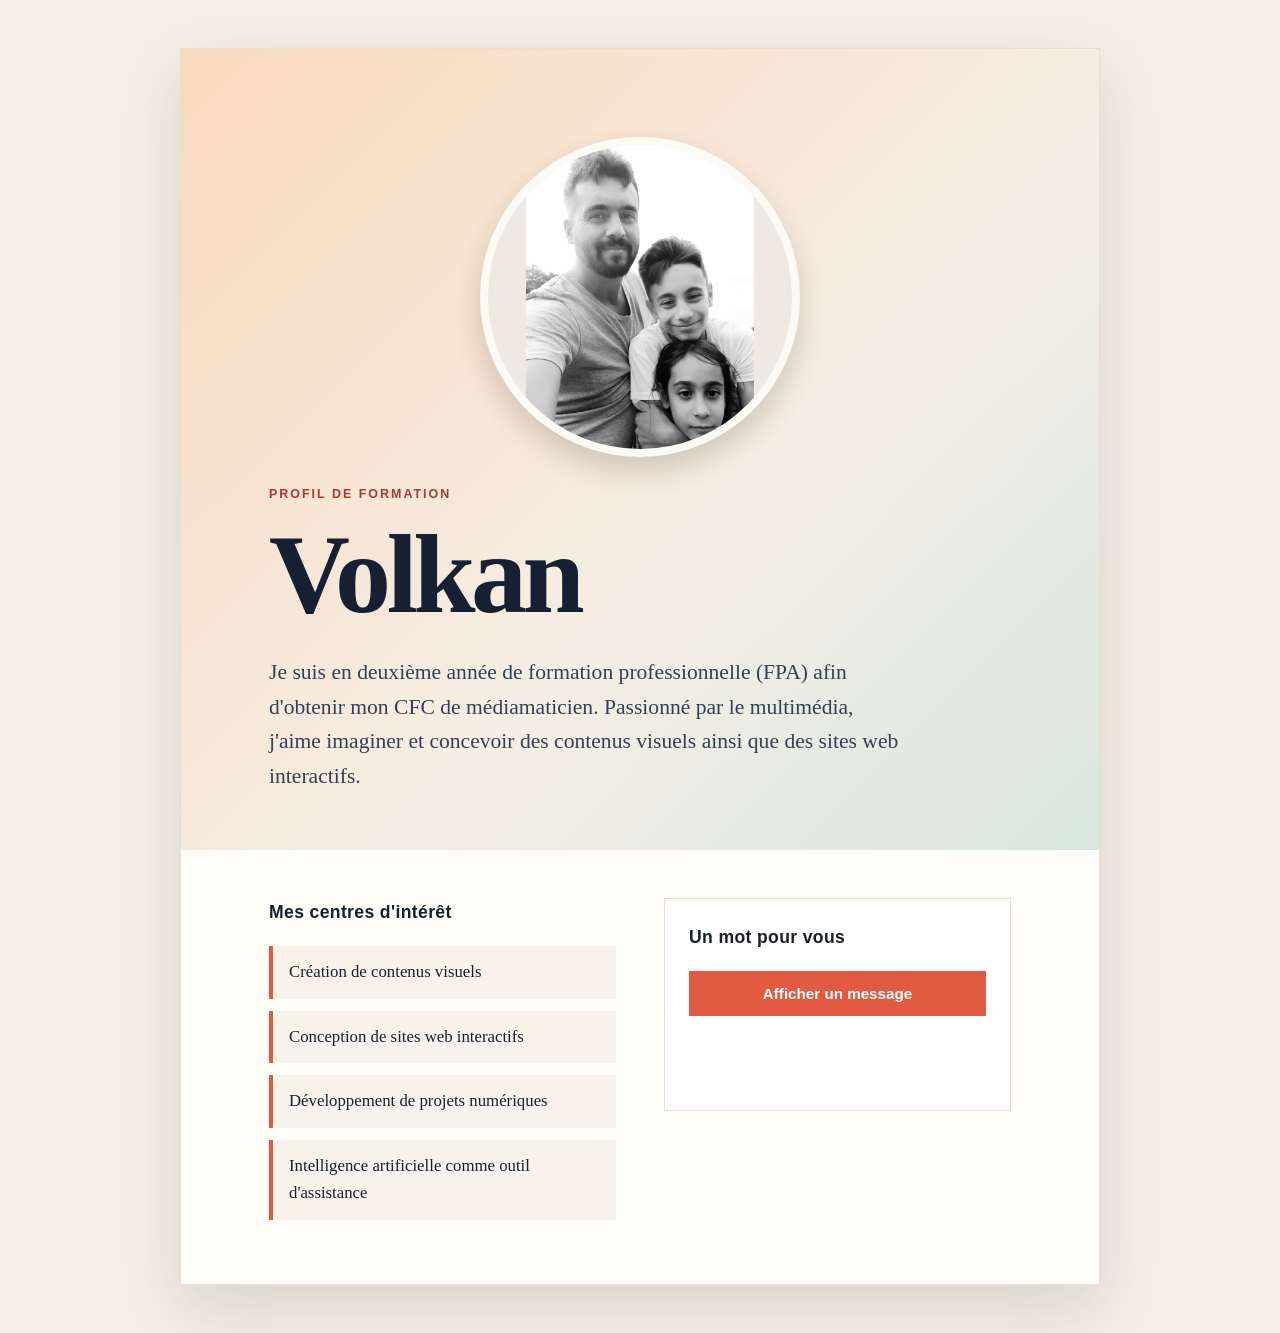
==== index.html @ 59f1a232 "Modifie la couleur du bouton magic au clic" ====
<!DOCTYPE html>
<html lang="fr">
<head>
	<meta charset="UTF-8">
	<meta name="viewport" content="width=device-width, initial-scale=1.0">
	<title>Profil de Volkan | Formation Médiamaticien FPA</title>
	<style>
		:root {
			--ink: #172033;
			--muted: #5c667a;
			--paper: #fffdf8;
			--accent: #e05b42;
			--accent-dark: #a83b2b;
			--line: #e8dfd2;
			--shadow: 0 24px 60px rgba(67, 48, 32, 0.14);
		}

		* {
			box-sizing: border-box;
		}

		body {
			margin: 0;
			min-height: 100vh;
			color: var(--ink);
			background: #f4efe7;
			font-family: Georgia, "Times New Roman", serif;
			line-height: 1.6;
		}

		main {
			width: min(920px, calc(100% - 32px));
			margin: 48px auto;
			overflow: hidden;
			background: var(--paper);
			border: 1px solid var(--line);
			box-shadow: var(--shadow);
		}

		.hero {
			padding: clamp(40px, 8vw, 88px) clamp(24px, 8vw, 88px) 56px;
			background: linear-gradient(135deg, #f9d9bd, #f5eee4 58%, #d8e7e1);
		}

		.profile-photo {
			display: block;
			width: 320px;
			height: 320px;
			max-width: 100%;
			margin: 0 auto 28px;
			border: 8px solid rgba(255, 253, 248, 0.85);
			border-radius: 50%;
			box-shadow: 0 14px 28px rgba(67, 48, 32, 0.2);
			background: #eee9e1;
			object-fit: contain;
			object-position: center;
		}

		.eyebrow {
			margin: 0 0 16px;
			color: var(--accent-dark);
			font-family: Arial, sans-serif;
			font-size: 0.78rem;
			font-weight: 700;
			letter-spacing: 0.16em;
			text-transform: uppercase;
		}

		h1 {
			max-width: 680px;
			margin: 0;
			font-size: clamp(3.5rem, 10vw, 7rem);
			line-height: 0.95;
			letter-spacing: -0.04em;
		}

		.intro {
			max-width: 630px;
			margin: 28px 0 0;
			color: #344057;
			font-size: clamp(1.1rem, 2vw, 1.35rem);
		}

		.content {
			display: grid;
			grid-template-columns: 1fr 1fr;
			gap: 48px;
			padding: 48px clamp(24px, 8vw, 88px) 64px;
		}

		section {
			min-width: 0;
		}

		h2 {
			margin: 0 0 20px;
			font-family: Arial, sans-serif;
			font-size: 1.1rem;
			letter-spacing: 0.02em;
		}

		ul {
			display: grid;
			gap: 12px;
			margin: 0;
			padding: 0;
			list-style: none;
		}

		li {
			padding: 13px 16px;
			border-left: 4px solid var(--accent);
			background: #f7f2ea;
			font-size: 1.05rem;
		}

		.action {
			align-self: start;
			padding: 24px;
			border: 1px solid var(--line);
			background: #fff;
		}

		button {
			width: 100%;
			padding: 14px 20px;
			border: 0;
			color: #fff;
			background: var(--accent);
			font: 700 0.95rem Arial, sans-serif;
			cursor: pointer;
			transition: background 180ms ease, transform 180ms ease;
		}

		button:hover,
		button:focus-visible {
			background: var(--accent-dark);
			transform: translateY(-2px);
		}

		button:focus-visible {
			outline: 3px solid #172033;
			outline-offset: 3px;
		}

		#message {
			min-height: 52px;
			margin: 18px 0 0;
			color: var(--accent-dark);
			font-weight: 700;
		}

		@media (max-width: 680px) {
			main {
				width: min(100% - 20px, 920px);
				margin: 10px auto;
			}

			.content {
				grid-template-columns: 1fr;
				gap: 36px;
			}

		}
	</style>
</head>
<body>
	<main>
		<header class="hero">
			<img class="profile-photo" src="Images/image.jpg" alt="Photo de profil de Volkan et de ses enfants">
			<p class="eyebrow">Profil de formation</p>
			<h1>Volkan</h1>
			<p class="intro">
				Je suis en deuxième année de formation professionnelle (FPA)
				afin d'obtenir mon CFC de médiamaticien. Passionné par le multimédia,
				j'aime imaginer et concevoir des contenus visuels ainsi que des sites web interactifs.
			</p>
		</header>

		<div class="content">
			<section aria-labelledby="interets-title">
				<h2 id="interets-title">Mes centres d'intérêt</h2>
				<ul>
					<li>Création de contenus visuels</li>
					<li>Conception de sites web interactifs</li>
					<li>Développement de projets numériques</li>
					<li>Intelligence artificielle comme outil d'assistance</li>
				</ul>
			</section>

			<section class="action" aria-labelledby="contact-title">
				<h2 id="contact-title">Un mot pour vous</h2>
				<button id="magic" type="button">Afficher un message</button>
				<p id="message" role="status" aria-live="polite"></p>
			</section>
		</div>
	</main>

	<script>
		const magicButton = document.querySelector('#magic');
		const message = document.querySelector('#message');

		magicButton.addEventListener('click', () => {
			magicButton.style.backgroundColor = '#e36414';
			message.textContent = 'Merci de découvrir le profil de Volkan !';
		});
	</script>
</body>
</html>
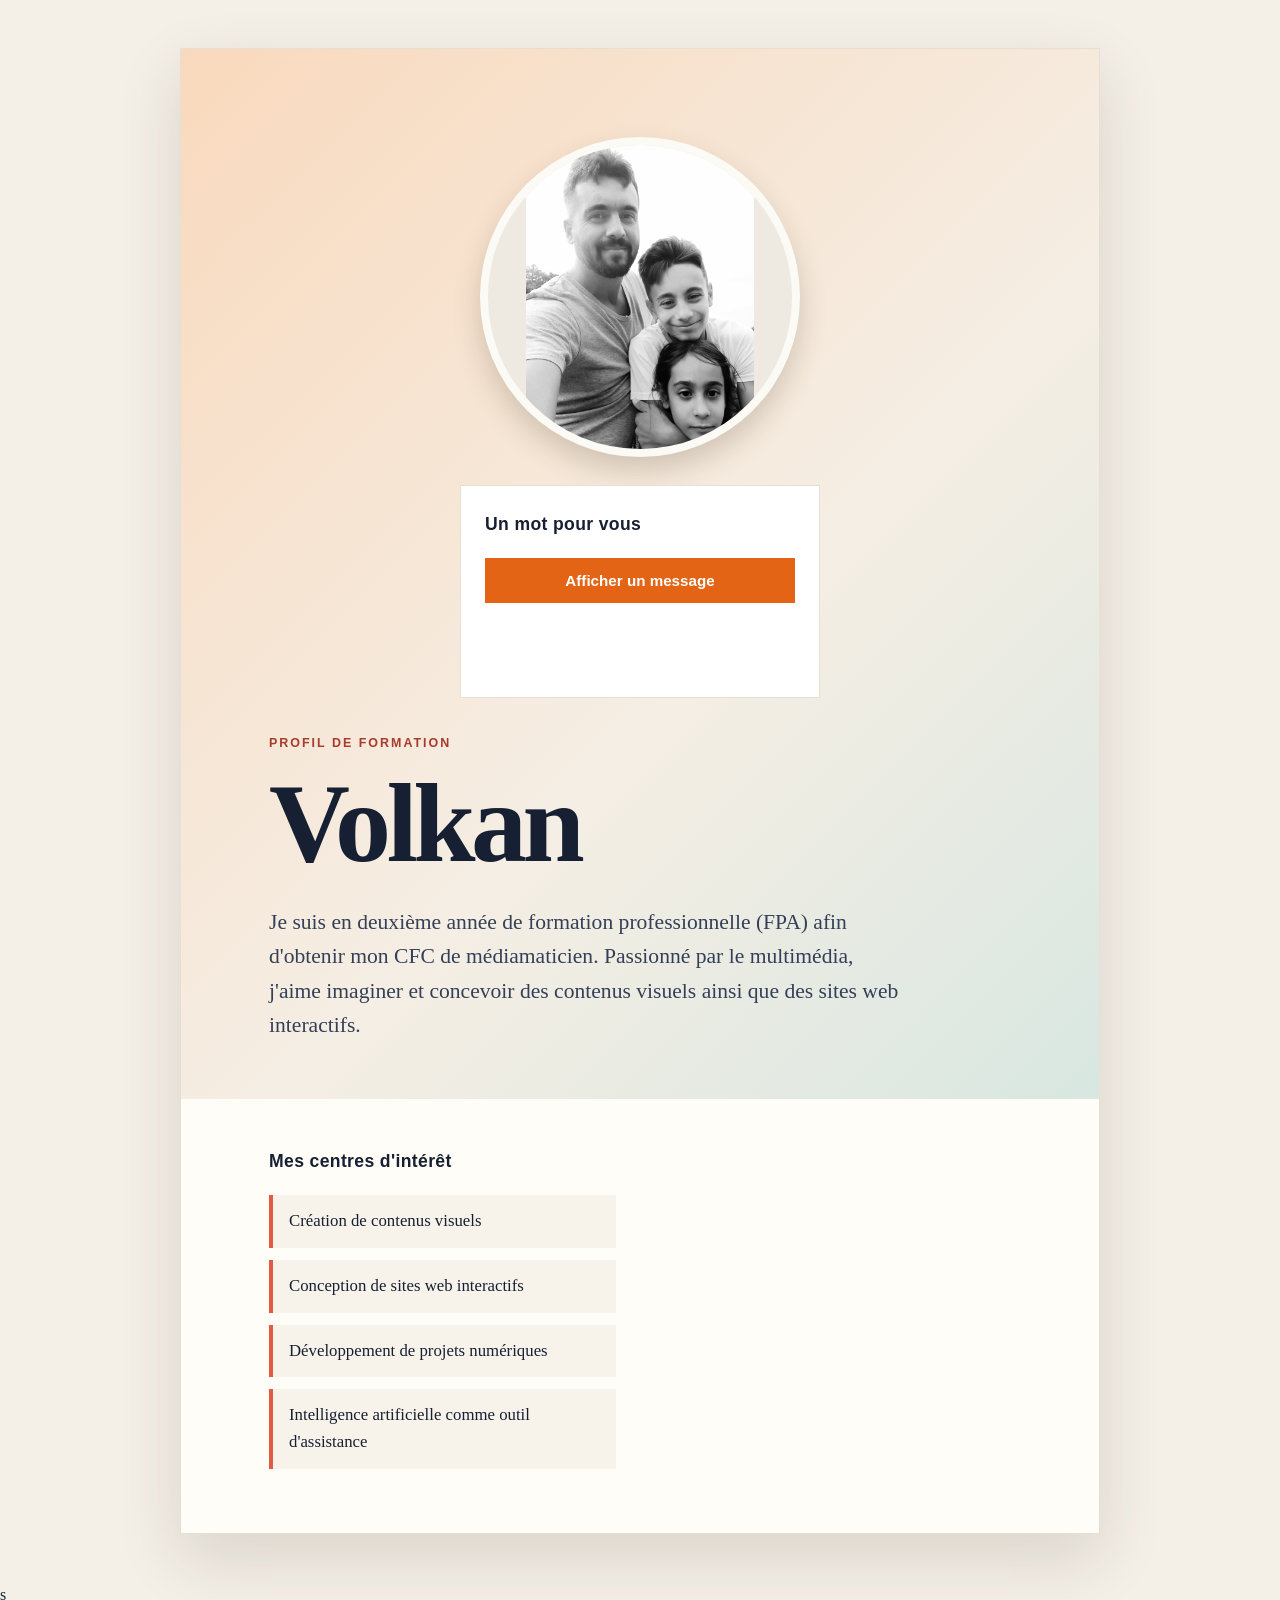
==== commit d4da10de: "ajoute le bouton" ====
--- a/index.html
+++ b/index.html
@@ -143,6 +143,15 @@
 			outline-offset: 3px;
 		}
 
+		#magic {
+			background: #e36414;
+		}
+
+		.hero .action {
+			max-width: 360px;
+			margin: 0 auto 36px;
+		}
+
 		#message {
 			min-height: 52px;
 			margin: 18px 0 0;
@@ -168,6 +177,11 @@
 	<main>
 		<header class="hero">
 			<img class="profile-photo" src="Images/image.jpg" alt="Photo de profil de Volkan et de ses enfants">
+			<section class="action" aria-labelledby="contact-title">
+				<h2 id="contact-title">Un mot pour vous</h2>
+				<button id="magic" type="button">Afficher un message</button>
+				<p id="message" role="status" aria-live="polite"></p>
+			</section>
 			<p class="eyebrow">Profil de formation</p>
 			<h1>Volkan</h1>
 			<p class="intro">
@@ -188,11 +202,6 @@
 				</ul>
 			</section>
 
-			<section class="action" aria-labelledby="contact-title">
-				<h2 id="contact-title">Un mot pour vous</h2>
-				<button id="magic" type="button">Afficher un message</button>
-				<p id="message" role="status" aria-live="polite"></p>
-			</section>
 		</div>
 	</main>
 
@@ -207,3 +216,4 @@
 	</script>
 </body>
 </html>
+s
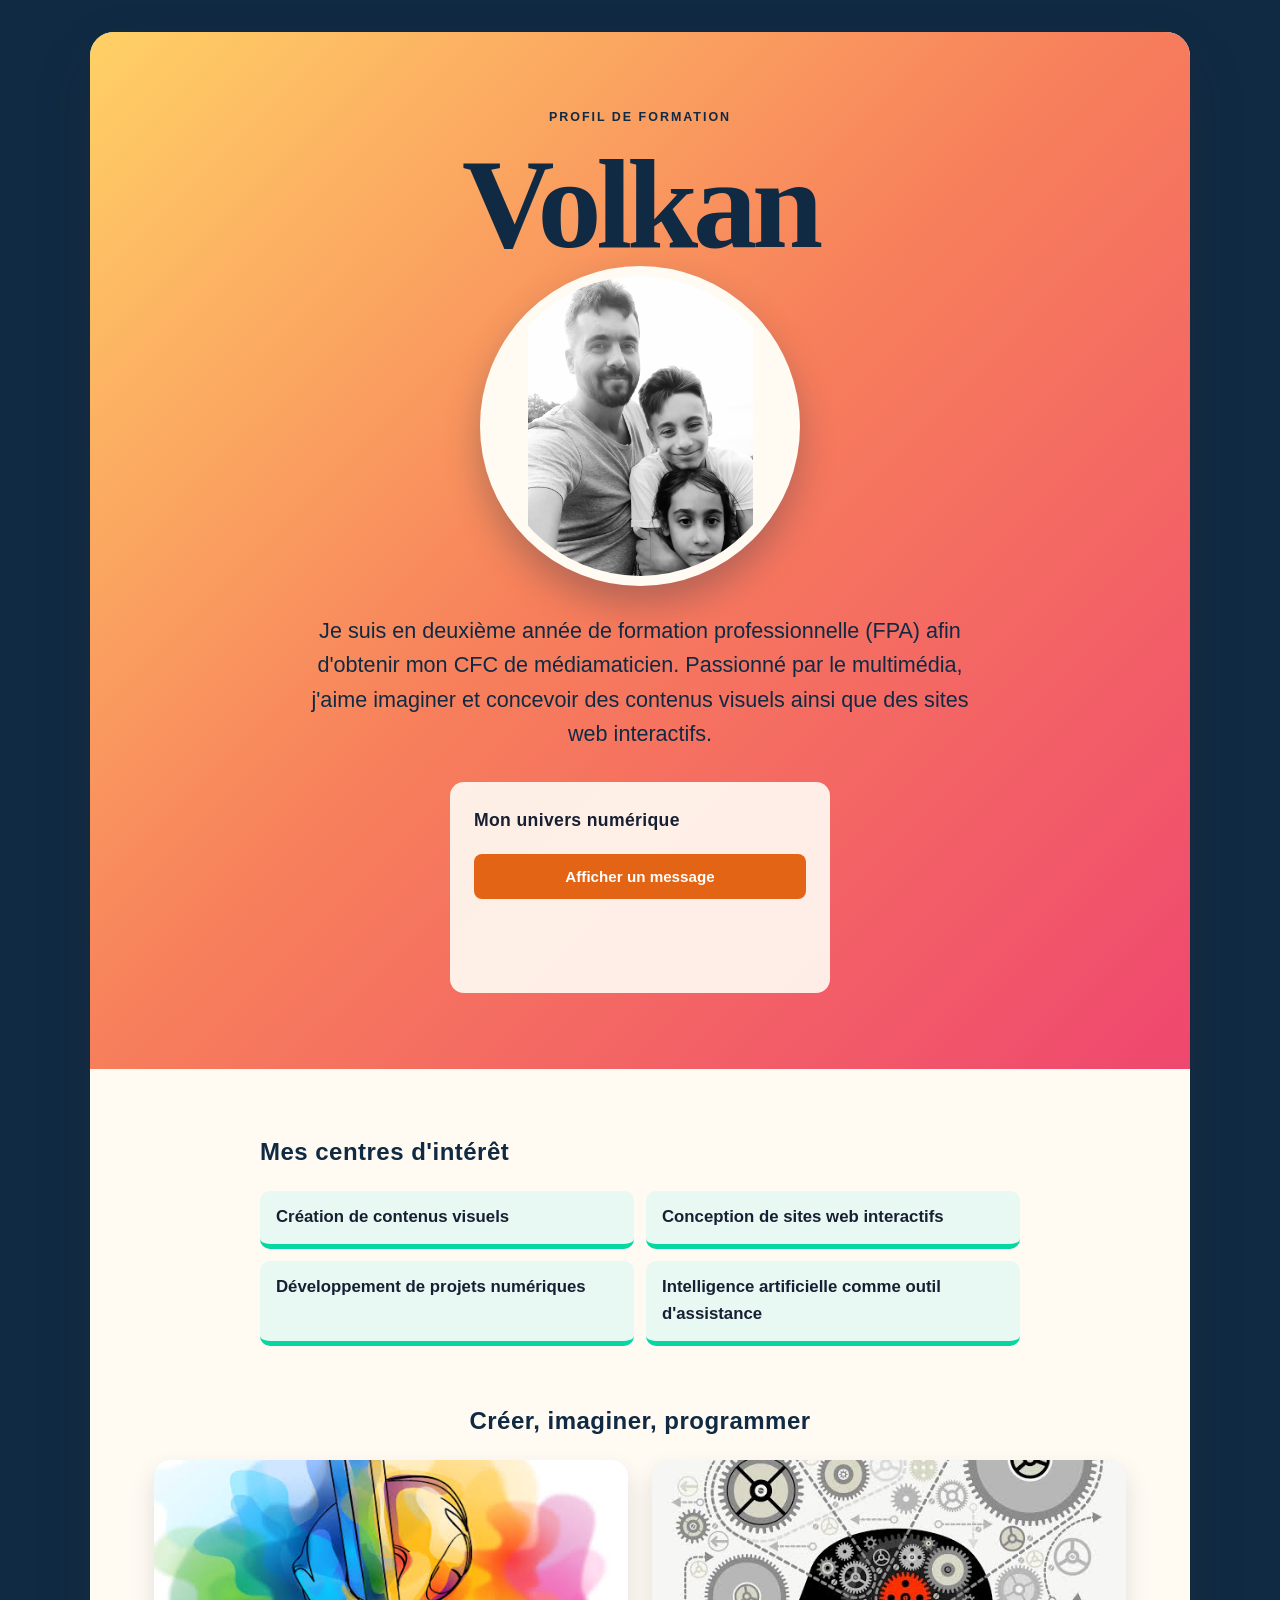
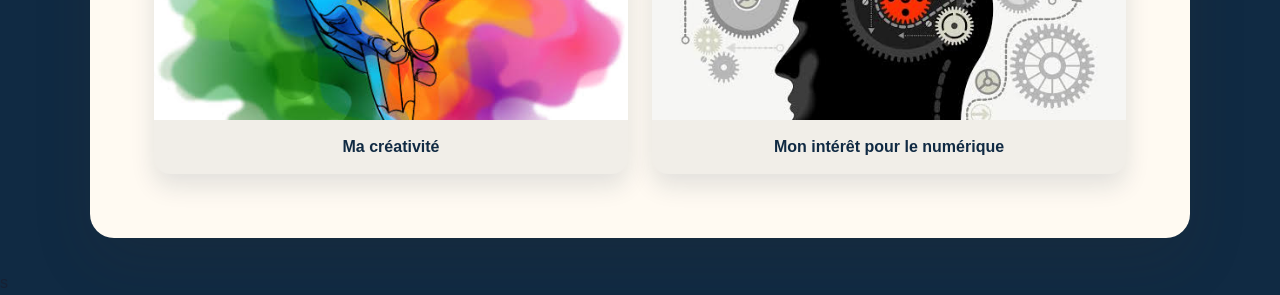
==== commit 1ca794dc: "change la page design, ajoute les images" ====
--- a/index.html
+++ b/index.html
@@ -146,6 +146,21 @@
 		#magic {
 			background: #e36414;
 		}
+        /*la lıgne de control*/
+        /* REPONSE GEMINI
+        <script>
+		const magicButton = document.getElementById('magic');
+
+		magicButton.addEventListener('click', () => {
+			magicButton.style.backgroundColor = '#e36414';
+		});
+	</script>*/ 
+/*"J'ai comparé les réponses de deux outils IA.
+ Les deux ont respecté les contraintes sans ajouter de 
+ framework. J'ai gardé ce code simple : document.getElementById('magic') 
+ sélectionne le bouton, et au clic, style.backgroundColor = '#e36414' 
+ applique directement la couleur orange demandée."
+*/
 
 		.hero .action {
 			max-width: 360px;
@@ -171,28 +186,179 @@
 			}
 
 		}
+
+		/* Nouvelle composition visuelle du profil */
+		body {
+			background: #102a43;
+			font-family: Arial, Helvetica, sans-serif;
+		}
+
+		main {
+			width: min(1100px, calc(100% - 32px));
+			margin: 32px auto;
+			border: 0;
+			border-radius: 24px;
+			background: #fffaf2;
+		}
+
+		.hero {
+			padding: clamp(32px, 7vw, 76px);
+			text-align: center;
+			background: linear-gradient(135deg, #ffd166 0%, #f77f5b 48%, #ef476f 100%);
+		}
+
+		.eyebrow {
+			color: #102a43;
+			font-family: Arial, Helvetica, sans-serif;
+		}
+
+		h1 {
+			max-width: none;
+			color: #102a43;
+			font-family: Georgia, "Times New Roman", serif;
+			font-size: clamp(3.6rem, 11vw, 8rem);
+		}
+
+		.profile-photo {
+			width: min(320px, 80vw);
+			height: min(320px, 80vw);
+			margin-bottom: 28px;
+			border: 10px solid #fffaf2;
+			background: #fffaf2;
+			object-fit: contain;
+			box-shadow: 0 18px 35px rgba(16, 42, 67, 0.28);
+		}
+
+		.hero .action {
+			max-width: 380px;
+			margin: 30px auto 0;
+			border: 0;
+			border-radius: 14px;
+			background: rgba(255, 250, 242, 0.92);
+			text-align: left;
+		}
+
+		.intro {
+			max-width: 700px;
+			margin-right: auto;
+			margin-left: auto;
+			color: #102a43;
+		}
+
+		.content {
+			grid-template-columns: 1fr;
+			gap: 44px;
+			padding: clamp(30px, 6vw, 64px);
+		}
+
+		.interests {
+			max-width: 760px;
+			margin: 0 auto;
+		}
+
+		.interests h2,
+		.gallery h2 {
+			color: #102a43;
+			font-size: 1.5rem;
+		}
+
+		ul {
+			grid-template-columns: repeat(2, minmax(0, 1fr));
+		}
+
+		li {
+			border-left: 0;
+			border-bottom: 5px solid #06d6a0;
+			border-radius: 10px;
+			background: #e8f8f3;
+			font-weight: 700;
+		}
+
+		.gallery {
+			padding-top: 12px;
+			text-align: center;
+		}
+
+		.gallery-grid {
+			display: grid;
+			grid-template-columns: repeat(2, minmax(0, 1fr));
+			gap: 24px;
+		}
+
+		.gallery figure {
+			margin: 0;
+			overflow: hidden;
+			border-radius: 16px;
+			background: #f1eee8;
+			box-shadow: 0 12px 24px rgba(16, 42, 67, 0.12);
+		}
+
+		.gallery img {
+			display: block;
+			width: 100%;
+			height: 260px;
+			object-fit: cover;
+			transition: transform 220ms ease;
+		}
+
+		.gallery figure:hover img {
+			transform: scale(1.04);
+		}
+
+		.gallery figcaption {
+			padding: 14px;
+			color: #102a43;
+			font-weight: 700;
+		}
+
+		button {
+			border-radius: 8px;
+			background: #e36414;
+		}
+
+		#magic:hover,
+		#magic:focus-visible {
+			background: #c94f0b;
+		}
+
+		@media (max-width: 680px) {
+			main {
+				width: min(100% - 20px, 1100px);
+				margin: 10px auto;
+			}
+
+			ul,
+			.gallery-grid {
+				grid-template-columns: 1fr;
+			}
+
+			.gallery img {
+				height: auto;
+				max-height: 320px;
+			}
+		}
 	</style>
 </head>
 <body>
 	<main>
 		<header class="hero">
-			<img class="profile-photo" src="Images/image.jpg" alt="Photo de profil de Volkan et de ses enfants">
-			<section class="action" aria-labelledby="contact-title">
-				<h2 id="contact-title">Un mot pour vous</h2>
-				<button id="magic" type="button">Afficher un message</button>
-				<p id="message" role="status" aria-live="polite"></p>
-			</section>
 			<p class="eyebrow">Profil de formation</p>
 			<h1>Volkan</h1>
+			<img class="profile-photo" src="Images/image.jpg" alt="Photo de profil de Volkan et de ses enfants">
 			<p class="intro">
 				Je suis en deuxième année de formation professionnelle (FPA)
 				afin d'obtenir mon CFC de médiamaticien. Passionné par le multimédia,
 				j'aime imaginer et concevoir des contenus visuels ainsi que des sites web interactifs.
 			</p>
+			<section class="action" aria-labelledby="contact-title">
+				<h2 id="contact-title">Mon univers numérique</h2>
+				<button id="magic" type="button">Afficher un message</button>
+				<p id="message" role="status" aria-live="polite"></p>
+			</section>
 		</header>
 
 		<div class="content">
-			<section aria-labelledby="interets-title">
+			<section class="interests" aria-labelledby="interets-title">
 				<h2 id="interets-title">Mes centres d'intérêt</h2>
 				<ul>
 					<li>Création de contenus visuels</li>
@@ -202,6 +368,19 @@
 				</ul>
 			</section>
 
+			<section class="gallery" aria-labelledby="gallery-title">
+				<h2 id="gallery-title">Créer, imaginer, programmer</h2>
+				<div class="gallery-grid">
+					<figure>
+						<img src="Images/image2.jpeg" alt="Illustration colorée représentant la créativité">
+						<figcaption>Ma créativité</figcaption>
+					</figure>
+					<figure>
+						<img src="Images/image3.jpeg" alt="Illustration d'un profil avec des engrenages numériques">
+						<figcaption>Mon intérêt pour le numérique</figcaption>
+					</figure>
+				</div>
+			</section>
 		</div>
 	</main>
 
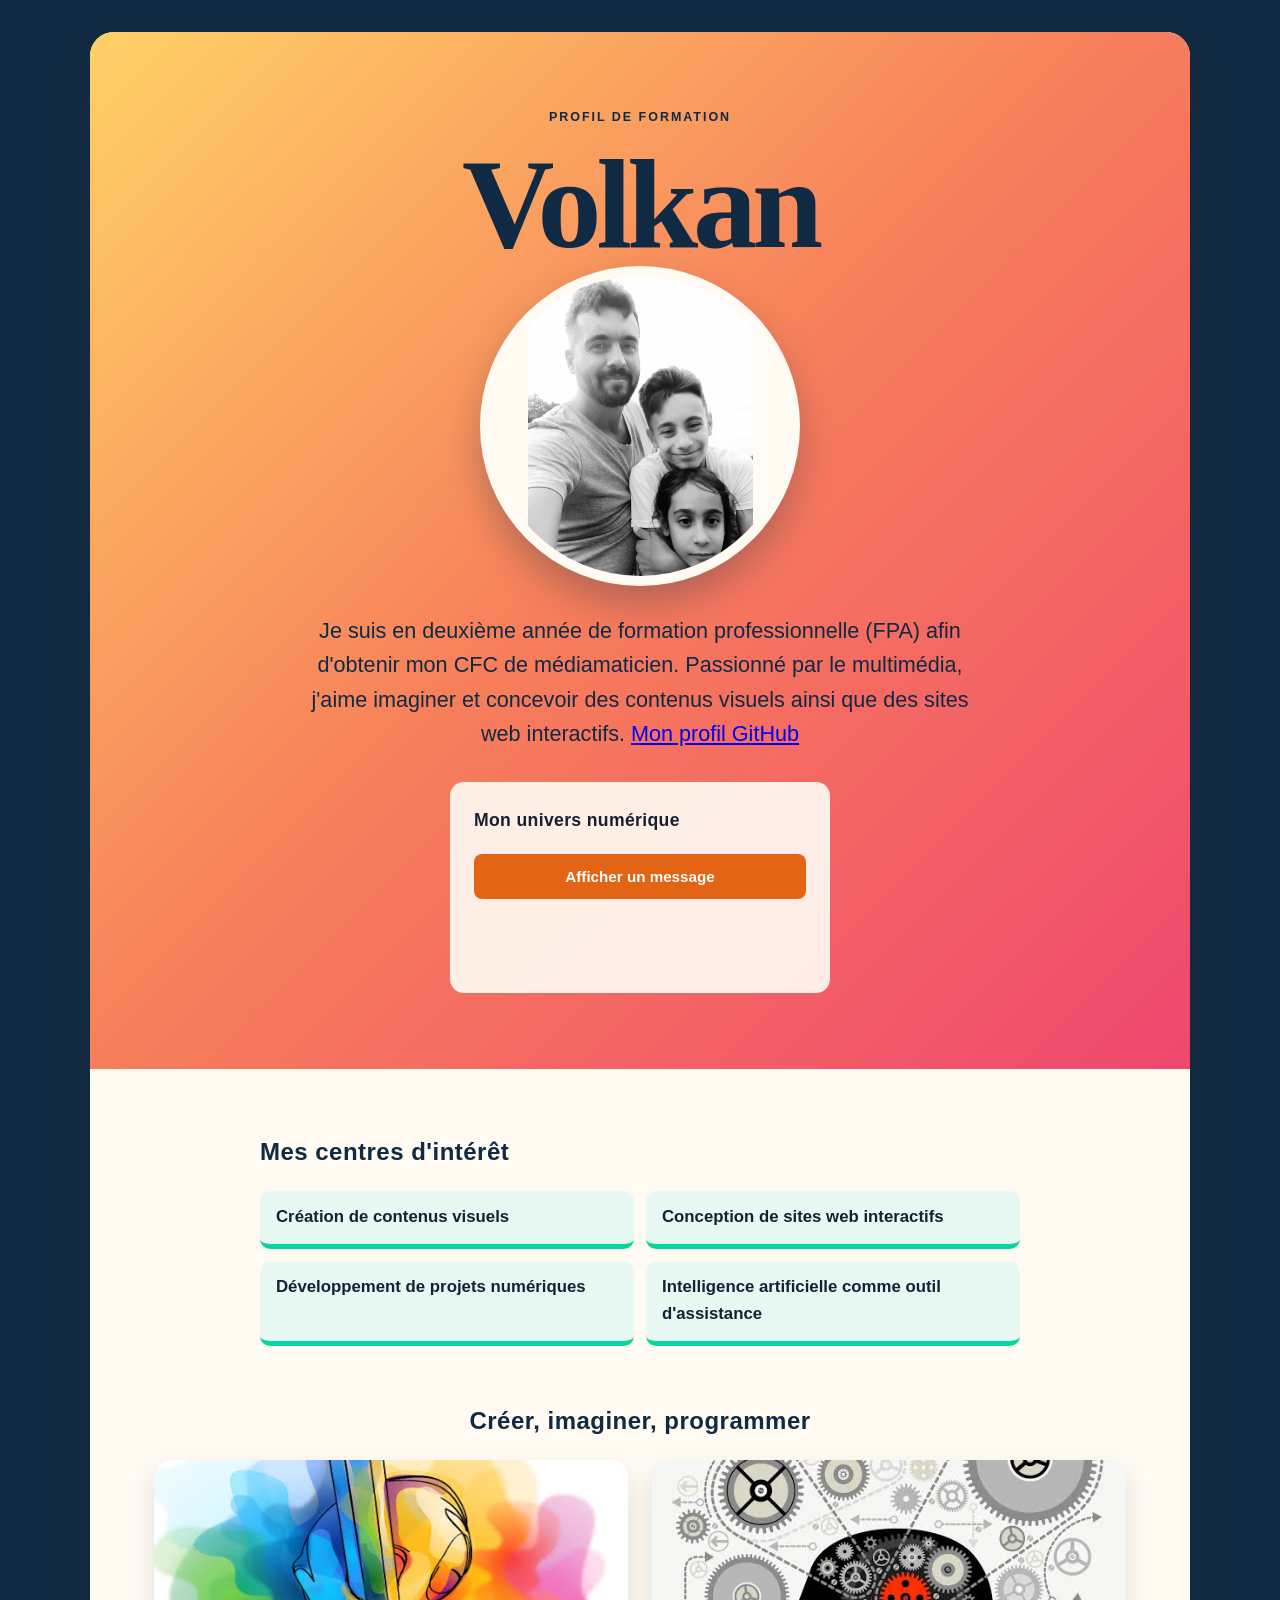
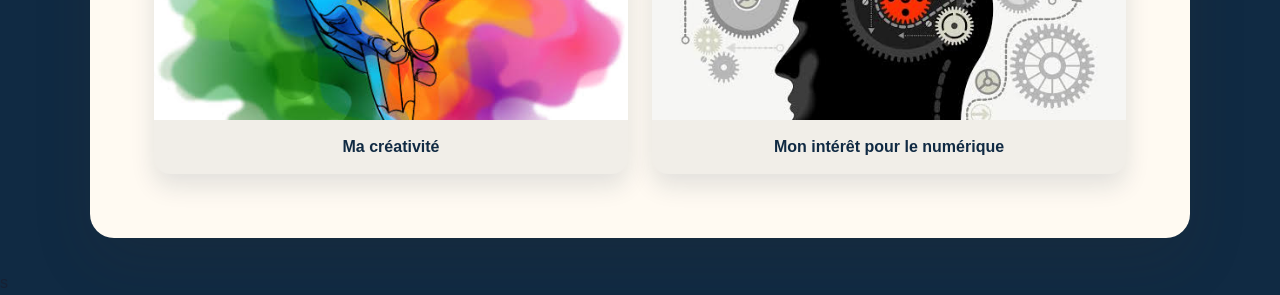
==== commit 1f037b63: "Ajoute la page profil corrigée à la main et le lien GitHub" ====
--- a/index.html
+++ b/index.html
@@ -74,6 +74,7 @@
 			letter-spacing: -0.04em;
 		}
 
+		/* Le texte d'introduction reste lisible sur une largeur limitee. */
 		.intro {
 			max-width: 630px;
 			margin: 28px 0 0;
@@ -349,6 +350,8 @@
 				Je suis en deuxième année de formation professionnelle (FPA)
 				afin d'obtenir mon CFC de médiamaticien. Passionné par le multimédia,
 				j'aime imaginer et concevoir des contenus visuels ainsi que des sites web interactifs.
+				<!-- Ce lien permet de visiter mon profil GitHub. -->
+				<a href="https://github.com/volkan">Mon profil GitHub</a>
 			</p>
 			<section class="action" aria-labelledby="contact-title">
 				<h2 id="contact-title">Mon univers numérique</h2>
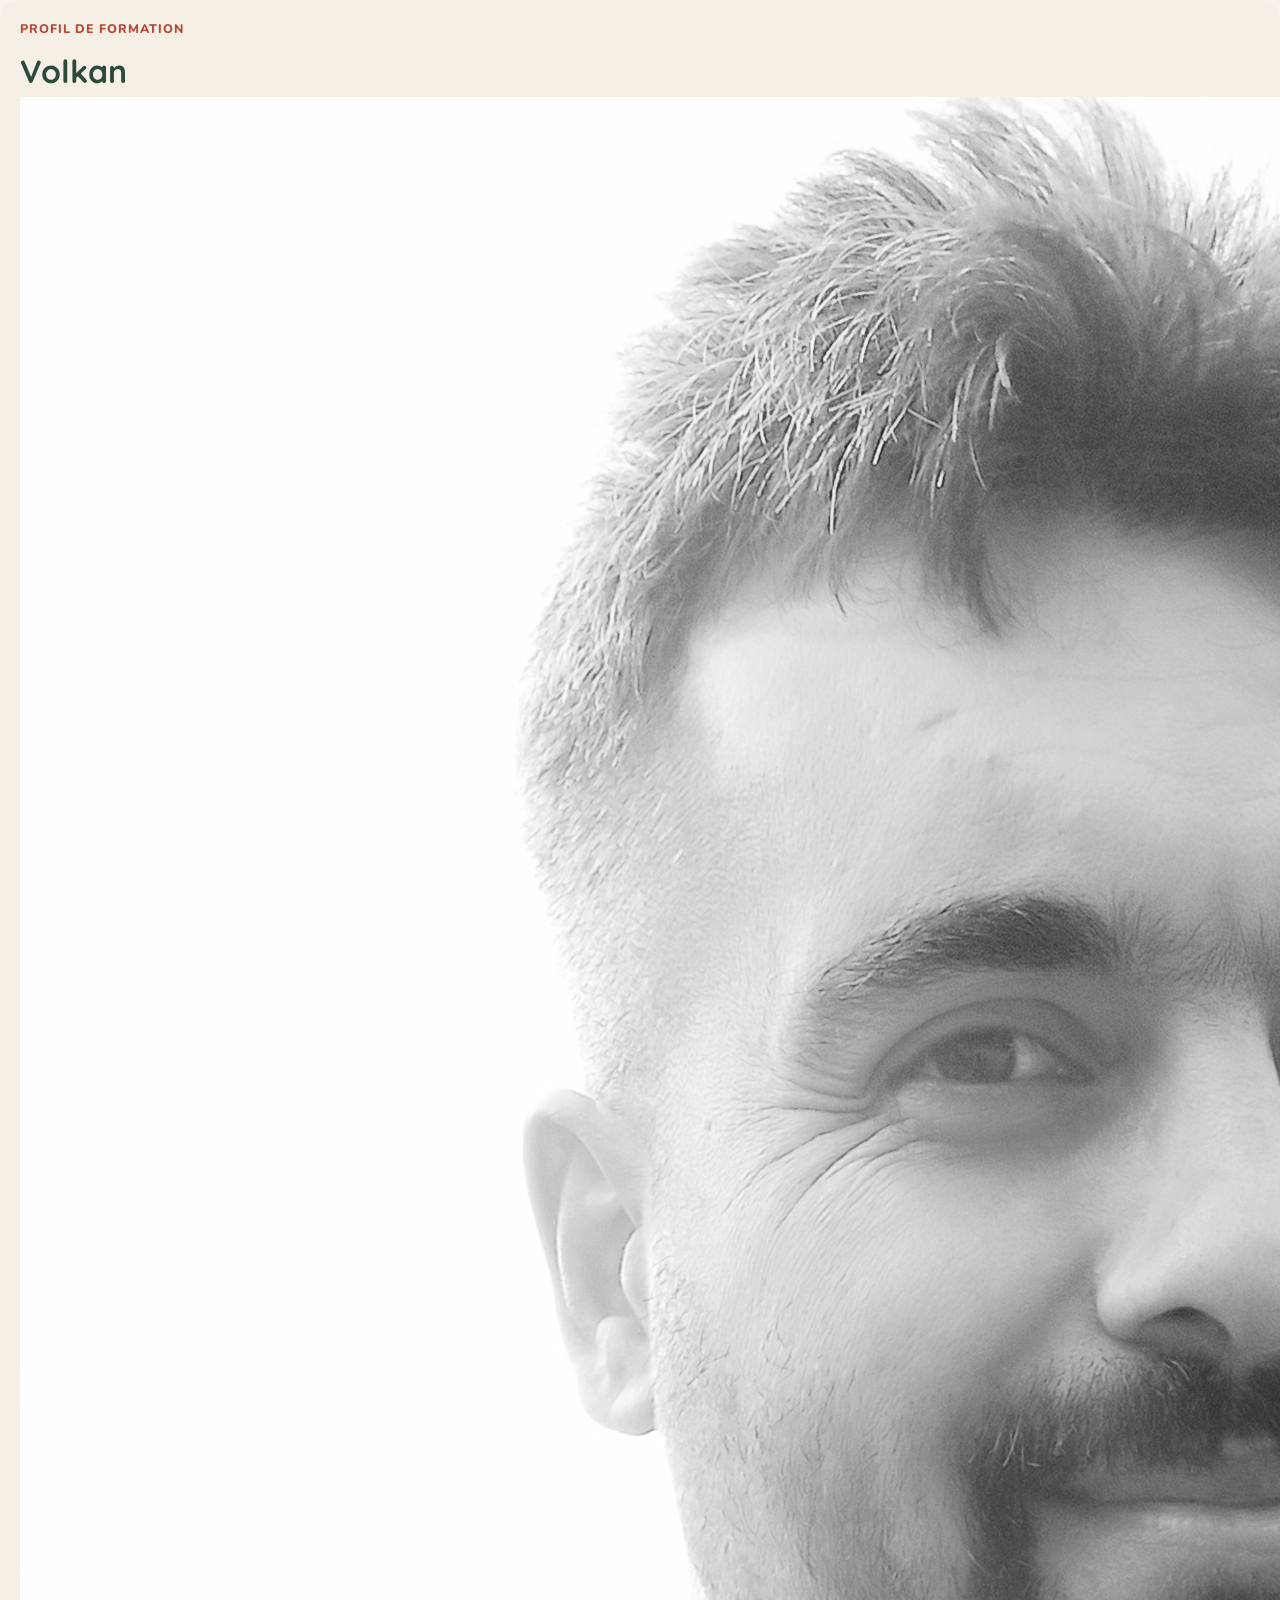
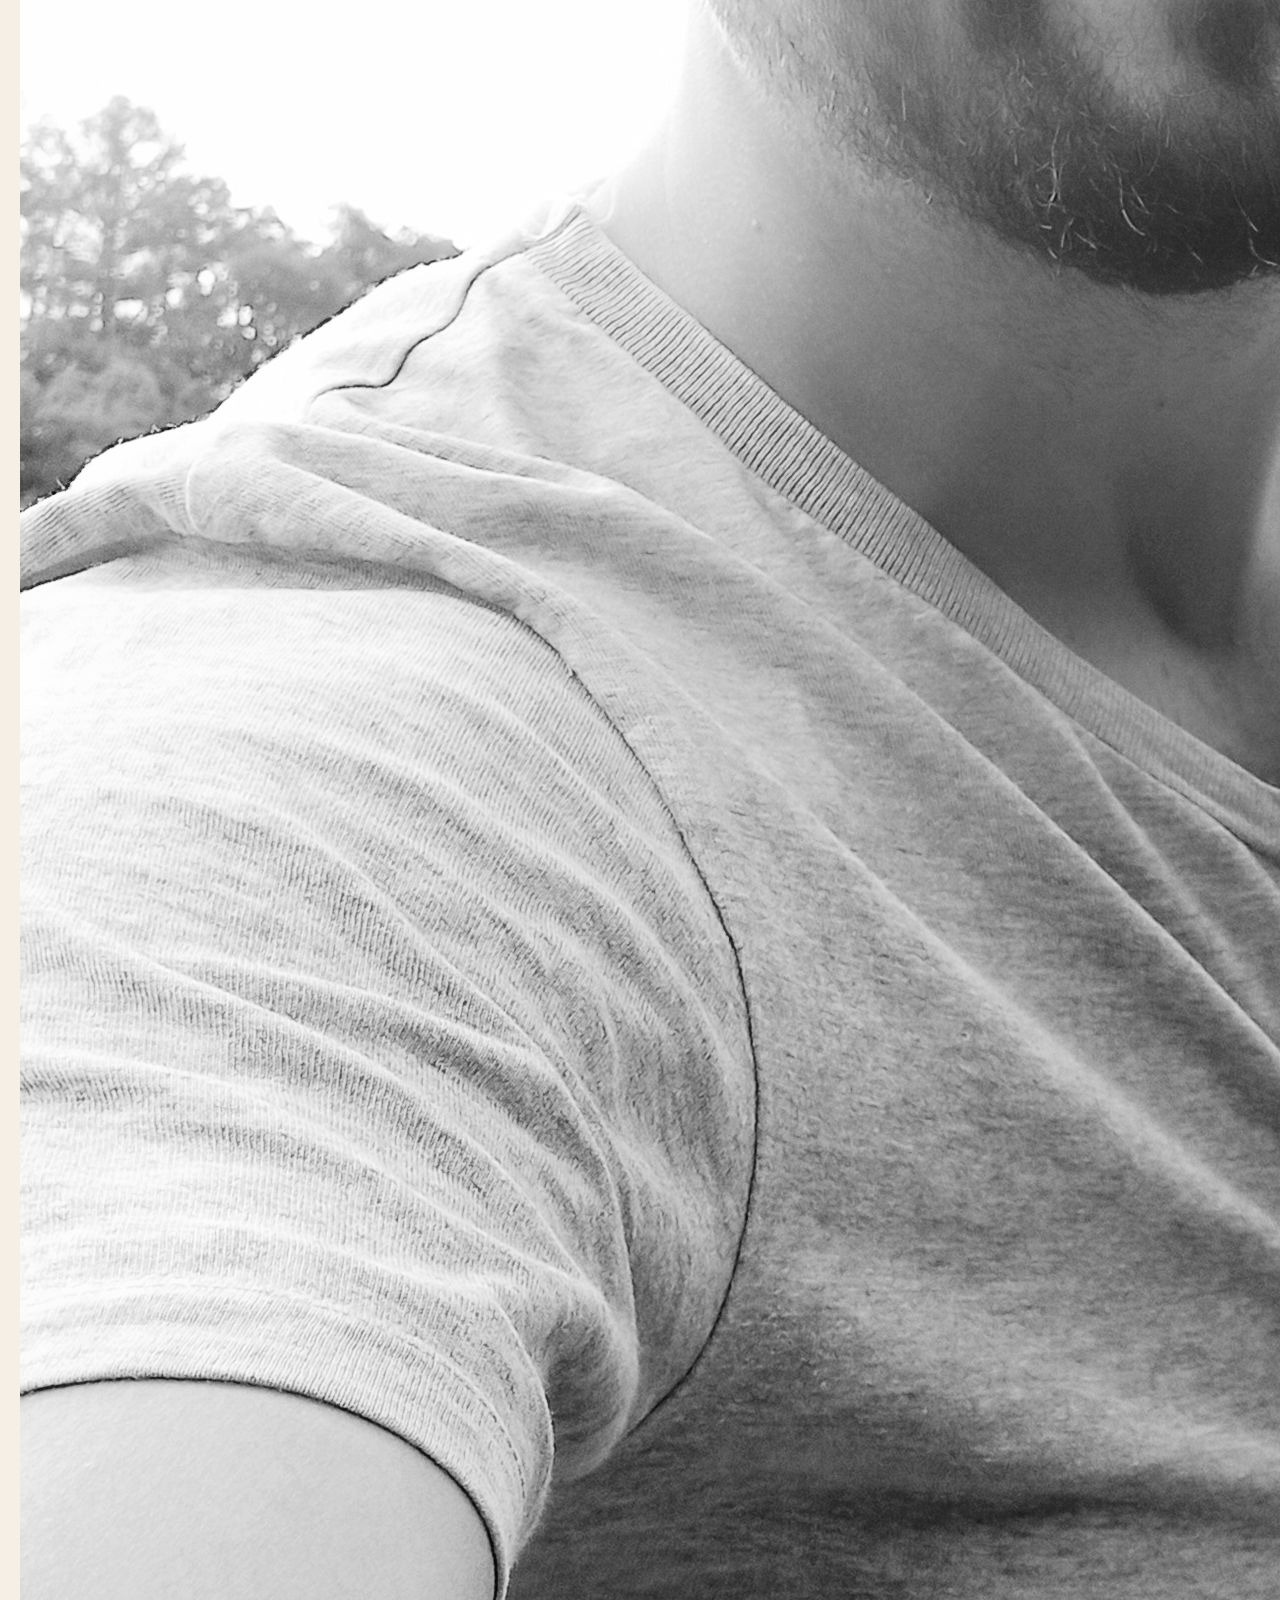
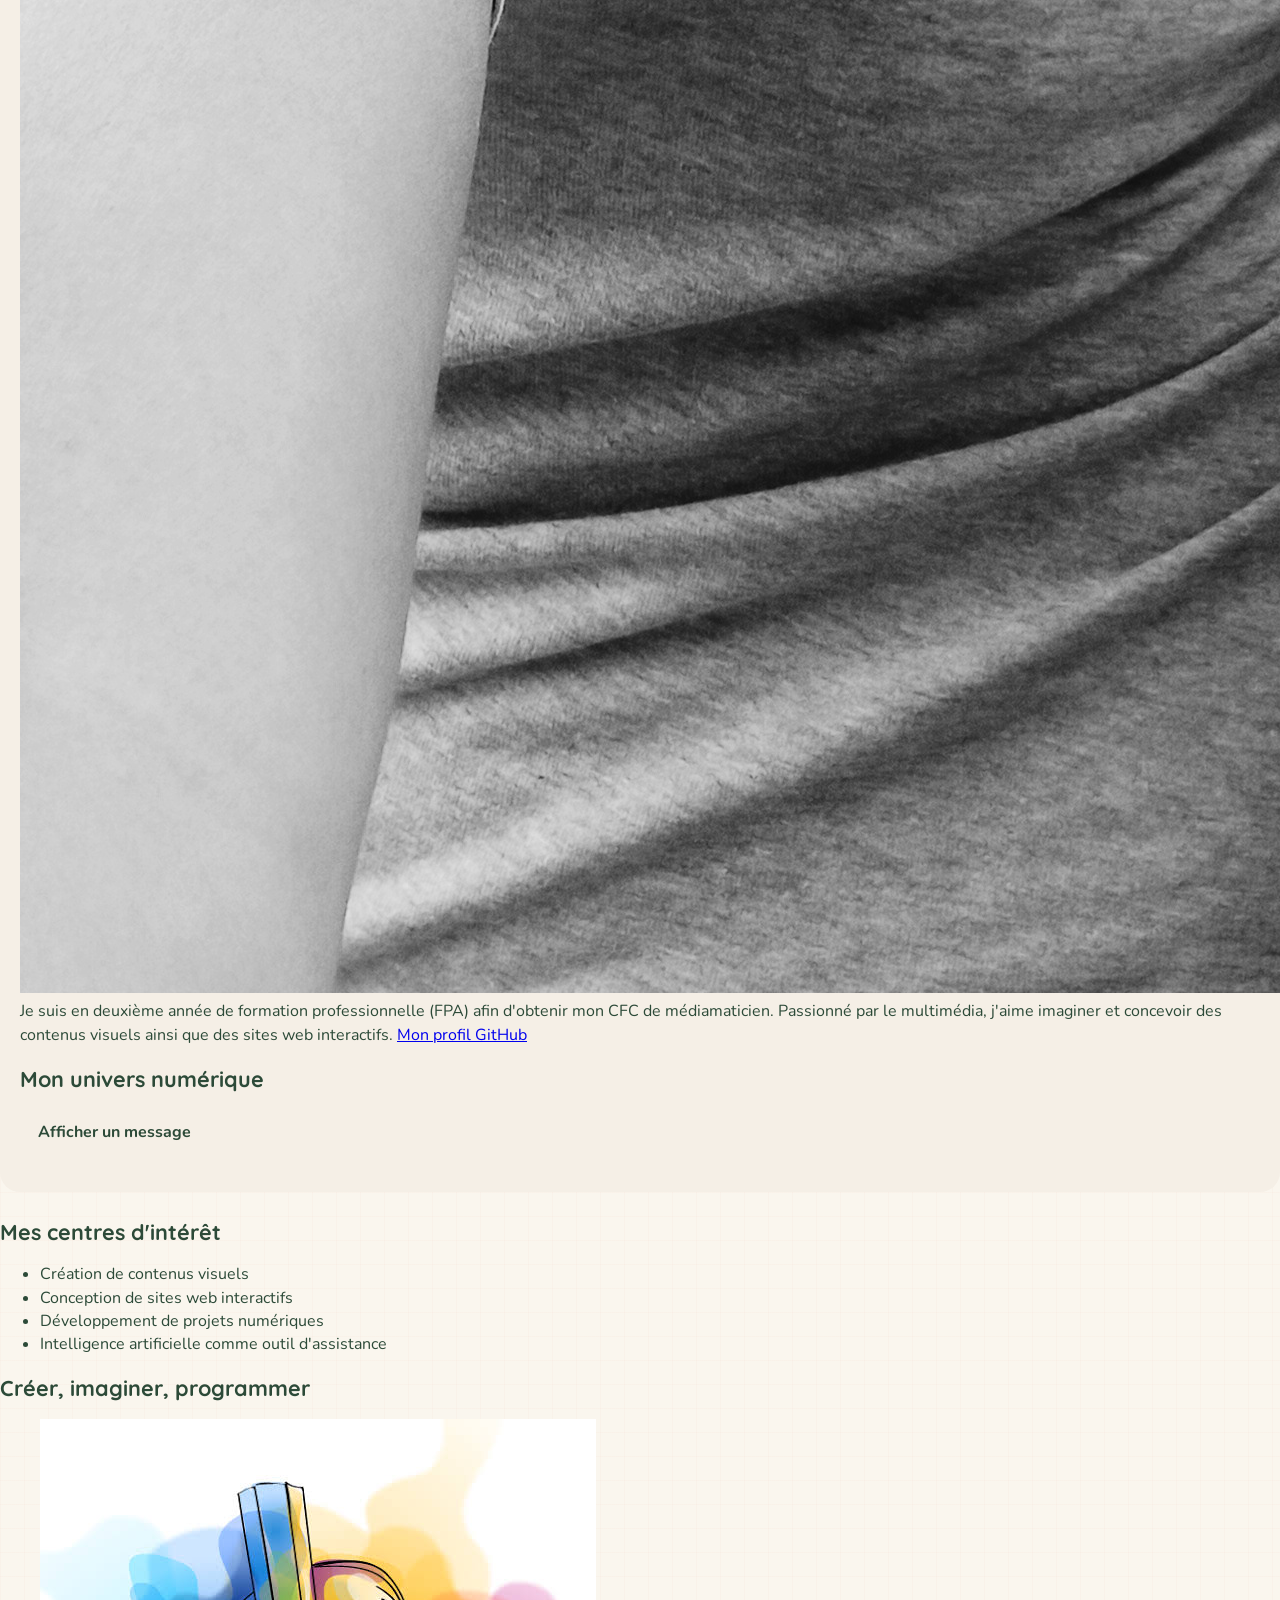
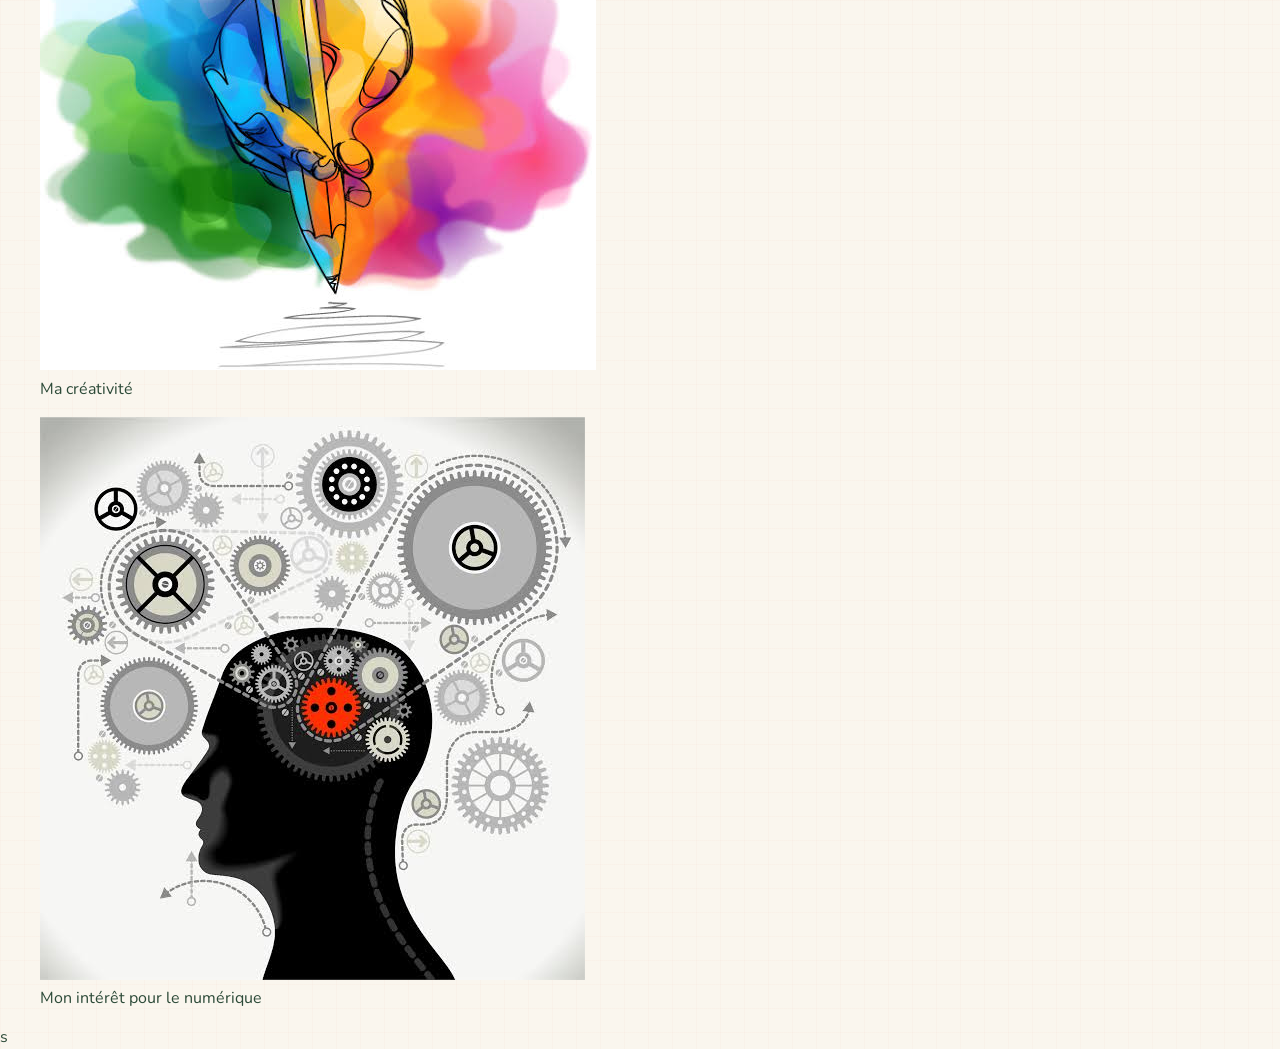
==== commit c4c1a76b: "feat(ui): intègre l'écran d'accueil de Recette Express avec design tokens (:root), HTML5 sémantique " ====
--- a/index.html
+++ b/index.html
@@ -4,341 +4,7 @@
 	<meta charset="UTF-8">
 	<meta name="viewport" content="width=device-width, initial-scale=1.0">
 	<title>Profil de Volkan | Formation Médiamaticien FPA</title>
-	<style>
-		:root {
-			--ink: #172033;
-			--muted: #5c667a;
-			--paper: #fffdf8;
-			--accent: #e05b42;
-			--accent-dark: #a83b2b;
-			--line: #e8dfd2;
-			--shadow: 0 24px 60px rgba(67, 48, 32, 0.14);
-		}
-
-		* {
-			box-sizing: border-box;
-		}
-
-		body {
-			margin: 0;
-			min-height: 100vh;
-			color: var(--ink);
-			background: #f4efe7;
-			font-family: Georgia, "Times New Roman", serif;
-			line-height: 1.6;
-		}
-
-		main {
-			width: min(920px, calc(100% - 32px));
-			margin: 48px auto;
-			overflow: hidden;
-			background: var(--paper);
-			border: 1px solid var(--line);
-			box-shadow: var(--shadow);
-		}
-
-		.hero {
-			padding: clamp(40px, 8vw, 88px) clamp(24px, 8vw, 88px) 56px;
-			background: linear-gradient(135deg, #f9d9bd, #f5eee4 58%, #d8e7e1);
-		}
-
-		.profile-photo {
-			display: block;
-			width: 320px;
-			height: 320px;
-			max-width: 100%;
-			margin: 0 auto 28px;
-			border: 8px solid rgba(255, 253, 248, 0.85);
-			border-radius: 50%;
-			box-shadow: 0 14px 28px rgba(67, 48, 32, 0.2);
-			background: #eee9e1;
-			object-fit: contain;
-			object-position: center;
-		}
-
-		.eyebrow {
-			margin: 0 0 16px;
-			color: var(--accent-dark);
-			font-family: Arial, sans-serif;
-			font-size: 0.78rem;
-			font-weight: 700;
-			letter-spacing: 0.16em;
-			text-transform: uppercase;
-		}
-
-		h1 {
-			max-width: 680px;
-			margin: 0;
-			font-size: clamp(3.5rem, 10vw, 7rem);
-			line-height: 0.95;
-			letter-spacing: -0.04em;
-		}
-
-		/* Le texte d'introduction reste lisible sur une largeur limitee. */
-		.intro {
-			max-width: 630px;
-			margin: 28px 0 0;
-			color: #344057;
-			font-size: clamp(1.1rem, 2vw, 1.35rem);
-		}
-
-		.content {
-			display: grid;
-			grid-template-columns: 1fr 1fr;
-			gap: 48px;
-			padding: 48px clamp(24px, 8vw, 88px) 64px;
-		}
-
-		section {
-			min-width: 0;
-		}
-
-		h2 {
-			margin: 0 0 20px;
-			font-family: Arial, sans-serif;
-			font-size: 1.1rem;
-			letter-spacing: 0.02em;
-		}
-
-		ul {
-			display: grid;
-			gap: 12px;
-			margin: 0;
-			padding: 0;
-			list-style: none;
-		}
-
-		li {
-			padding: 13px 16px;
-			border-left: 4px solid var(--accent);
-			background: #f7f2ea;
-			font-size: 1.05rem;
-		}
-
-		.action {
-			align-self: start;
-			padding: 24px;
-			border: 1px solid var(--line);
-			background: #fff;
-		}
-
-		button {
-			width: 100%;
-			padding: 14px 20px;
-			border: 0;
-			color: #fff;
-			background: var(--accent);
-			font: 700 0.95rem Arial, sans-serif;
-			cursor: pointer;
-			transition: background 180ms ease, transform 180ms ease;
-		}
-
-		button:hover,
-		button:focus-visible {
-			background: var(--accent-dark);
-			transform: translateY(-2px);
-		}
-
-		button:focus-visible {
-			outline: 3px solid #172033;
-			outline-offset: 3px;
-		}
-
-		#magic {
-			background: #e36414;
-		}
-        /*la lıgne de control*/
-        /* REPONSE GEMINI
-        <script>
-		const magicButton = document.getElementById('magic');
-
-		magicButton.addEventListener('click', () => {
-			magicButton.style.backgroundColor = '#e36414';
-		});
-	</script>*/ 
-/*"J'ai comparé les réponses de deux outils IA.
- Les deux ont respecté les contraintes sans ajouter de 
- framework. J'ai gardé ce code simple : document.getElementById('magic') 
- sélectionne le bouton, et au clic, style.backgroundColor = '#e36414' 
- applique directement la couleur orange demandée."
-*/
-
-		.hero .action {
-			max-width: 360px;
-			margin: 0 auto 36px;
-		}
-
-		#message {
-			min-height: 52px;
-			margin: 18px 0 0;
-			color: var(--accent-dark);
-			font-weight: 700;
-		}
-
-		@media (max-width: 680px) {
-			main {
-				width: min(100% - 20px, 920px);
-				margin: 10px auto;
-			}
-
-			.content {
-				grid-template-columns: 1fr;
-				gap: 36px;
-			}
-
-		}
-
-		/* Nouvelle composition visuelle du profil */
-		body {
-			background: #102a43;
-			font-family: Arial, Helvetica, sans-serif;
-		}
-
-		main {
-			width: min(1100px, calc(100% - 32px));
-			margin: 32px auto;
-			border: 0;
-			border-radius: 24px;
-			background: #fffaf2;
-		}
-
-		.hero {
-			padding: clamp(32px, 7vw, 76px);
-			text-align: center;
-			background: linear-gradient(135deg, #ffd166 0%, #f77f5b 48%, #ef476f 100%);
-		}
-
-		.eyebrow {
-			color: #102a43;
-			font-family: Arial, Helvetica, sans-serif;
-		}
-
-		h1 {
-			max-width: none;
-			color: #102a43;
-			font-family: Georgia, "Times New Roman", serif;
-			font-size: clamp(3.6rem, 11vw, 8rem);
-		}
-
-		.profile-photo {
-			width: min(320px, 80vw);
-			height: min(320px, 80vw);
-			margin-bottom: 28px;
-			border: 10px solid #fffaf2;
-			background: #fffaf2;
-			object-fit: contain;
-			box-shadow: 0 18px 35px rgba(16, 42, 67, 0.28);
-		}
-
-		.hero .action {
-			max-width: 380px;
-			margin: 30px auto 0;
-			border: 0;
-			border-radius: 14px;
-			background: rgba(255, 250, 242, 0.92);
-			text-align: left;
-		}
-
-		.intro {
-			max-width: 700px;
-			margin-right: auto;
-			margin-left: auto;
-			color: #102a43;
-		}
-
-		.content {
-			grid-template-columns: 1fr;
-			gap: 44px;
-			padding: clamp(30px, 6vw, 64px);
-		}
-
-		.interests {
-			max-width: 760px;
-			margin: 0 auto;
-		}
-
-		.interests h2,
-		.gallery h2 {
-			color: #102a43;
-			font-size: 1.5rem;
-		}
-
-		ul {
-			grid-template-columns: repeat(2, minmax(0, 1fr));
-		}
-
-		li {
-			border-left: 0;
-			border-bottom: 5px solid #06d6a0;
-			border-radius: 10px;
-			background: #e8f8f3;
-			font-weight: 700;
-		}
-
-		.gallery {
-			padding-top: 12px;
-			text-align: center;
-		}
-
-		.gallery-grid {
-			display: grid;
-			grid-template-columns: repeat(2, minmax(0, 1fr));
-			gap: 24px;
-		}
-
-		.gallery figure {
-			margin: 0;
-			overflow: hidden;
-			border-radius: 16px;
-			background: #f1eee8;
-			box-shadow: 0 12px 24px rgba(16, 42, 67, 0.12);
-		}
-
-		.gallery img {
-			display: block;
-			width: 100%;
-			height: 260px;
-			object-fit: cover;
-			transition: transform 220ms ease;
-		}
-
-		.gallery figure:hover img {
-			transform: scale(1.04);
-		}
-
-		.gallery figcaption {
-			padding: 14px;
-			color: #102a43;
-			font-weight: 700;
-		}
-
-		button {
-			border-radius: 8px;
-			background: #e36414;
-		}
-
-		#magic:hover,
-		#magic:focus-visible {
-			background: #c94f0b;
-		}
-
-		@media (max-width: 680px) {
-			main {
-				width: min(100% - 20px, 1100px);
-				margin: 10px auto;
-			}
-
-			ul,
-			.gallery-grid {
-				grid-template-columns: 1fr;
-			}
-
-			.gallery img {
-				height: auto;
-				max-height: 320px;
-			}
-		}
-	</style>
+	<link rel="stylesheet" href="design/style.css">
 </head>
 <body>
 	<main>
@@ -351,7 +17,7 @@
 				afin d'obtenir mon CFC de médiamaticien. Passionné par le multimédia,
 				j'aime imaginer et concevoir des contenus visuels ainsi que des sites web interactifs.
 				<!-- Ce lien permet de visiter mon profil GitHub. -->
-				<a href="https://github.com/volkan">Mon profil GitHub</a>
+				<a href="https://github.com/volcanohg">Mon profil GitHub</a>
 			</p>
 			<section class="action" aria-labelledby="contact-title">
 				<h2 id="contact-title">Mon univers numérique</h2>
@@ -398,4 +64,4 @@
 	</script>
 </body>
 </html>
-s+s
--- a/design/style.css
+++ b/design/style.css
@@ -0,0 +1,239 @@
+@import url('https://fonts.googleapis.com/css2?family=Nunito:wght@400;600;700;800&family=Quicksand:wght@600;700&display=swap');
+
+    :root {
+      --cream: #faf6ee;
+      --cream-deep: #f9eed9;
+      --olive: #f5efe6;
+      --olive-deep: #e8efe6;
+      --card-bg: #ffffff;
+      --ink: #2c4a38;
+      --muted: #6e5223;
+      --brick: #e05a47;
+      --brick-dark: #b94736;
+      --line: #eae3d2;
+      --badge-green: #e8efe6;
+      --badge-green-text: #2c4a38;
+      --badge-ochre: #f9eed9;
+      --badge-ochre-text: #6e5223;
+      --shadow: 0 8px 20px rgba(0, 0, 0, .04);
+      --card-shadow: 0 8px 20px rgba(0, 0, 0, .04);
+      --radius: 20px;
+      --space-14: 14px;
+    }
+
+    body.dark-mode {
+      --cream: #1f2923;
+      --cream-deep: #17201b;
+      --olive: #2c3a30;
+      --olive-deep: #425443;
+      --card-bg: #263229;
+      --ink: #f5f4ec;
+      --muted: #c2ccc2;
+      --line: #536257;
+      --brick: #ef765f;
+      --brick-dark: #ff9a82;
+    }
+
+    body.dark-mode::after {
+      background: rgba(31, 41, 35, .86);
+    }
+
+    body.dark-mode .app-shell {
+      background: linear-gradient(rgba(31, 41, 35, .94), rgba(31, 41, 35, .94)), url("images/kitchen.jpg") center / cover fixed;
+    }
+
+    html, body { width: 100%; max-width: 100%; overflow-x: hidden; }
+
+    * { box-sizing: border-box; }
+
+    html { scroll-behavior: smooth; }
+
+    body {
+      position: relative;
+      isolation: isolate;
+      margin: 0;
+      min-width: 320px;
+      color: var(--ink);
+      background-color: var(--cream);
+      background-image: linear-gradient(rgba(224, 90, 71, .025) 1px, transparent 1px), linear-gradient(90deg, rgba(224, 90, 71, .025) 1px, transparent 1px);
+      background-size: 24px 24px;
+      font-family: "Nunito", "Trebuchet MS", sans-serif;
+      line-height: 1.45;
+    }
+
+    body::before,
+    body::after {
+      position: fixed;
+      inset: 0;
+      pointer-events: none;
+      content: "";
+    }
+
+    body::before {
+      z-index: -2;
+      background: url("images/kitchen.jpg") center / cover fixed;
+      filter: blur(6px);
+      opacity: .42;
+      transform: scale(1.04);
+    }
+
+    body::after {
+      z-index: -1;
+      background: rgba(250, 246, 238, .86);
+    }
+
+    button, input { font: inherit; }
+
+    button {
+      min-height: 48px;
+      border: 2px solid transparent;
+      border-radius: 12px;
+      padding: 10px 16px;
+      color: var(--ink);
+      background: transparent;
+      cursor: pointer;
+      font-weight: 700;
+      transition: transform .18s ease, background-color .18s ease, border-color .18s ease;
+    }
+
+    @media (hover: hover) {
+      button:hover { transform: translateY(-2px); }
+    }
+    button:focus-visible, input:focus-visible { outline: 3px solid #1c6b58; outline-offset: 3px; }
+
+    .app-shell { min-width: 0;
+      position: relative;
+      z-index: 1;
+      width: min(100% - 20px, 390px);
+      min-height: 100vh;
+      margin: 0 auto;
+      background: linear-gradient(rgba(250, 246, 238, .84), rgba(250, 246, 238, .84)), url("images/kitchen.jpg") center / cover fixed;
+      box-shadow: var(--shadow);
+    }
+
+    .app-footer {
+      padding: 16px;
+      border-top: 1px solid var(--line);
+      color: var(--muted);
+      text-align: center;
+    }
+
+    .app-footer p { margin-bottom: 0; }
+
+    .app-header {
+      position: sticky;
+      top: 0;
+      z-index: 4;
+      display: flex;
+      align-items: center;
+      justify-content: space-between;
+      min-height: 72px;
+      padding: 12px 16px;
+      border-bottom: 1px solid var(--brick-dark);
+      background: #e05a47;
+      backdrop-filter: blur(10px);
+    }
+
+    .brand { display: inline-flex; align-items: center; gap: 10px; color: #fff; font-family: "Quicksand", sans-serif; font-size: 1.38rem; font-weight: 700; }
+    .brand-logo { display: block; width: 48px; height: 48px; object-fit: contain; }
+    .menu-button { border-color: rgba(255, 255, 255, .7); border-radius: 999px; color: var(--brick-dark); background: #fff; }
+    .screen { display: none; padding: 22px 16px 112px; animation: rise .35s ease both; }
+    .screen.is-active { display: block; }
+
+    @keyframes rise { from { opacity: 0; transform: translateY(8px); } to { opacity: 1; transform: translateY(0); } }
+    @keyframes gentle-shake {
+      0%, 76%, 100% { transform: rotate(0); }
+      78% { transform: rotate(-1.2deg); }
+      80% { transform: rotate(1.2deg); }
+      82% { transform: rotate(-.7deg); }
+      84% { transform: rotate(.7deg); }
+      86% { transform: rotate(0); }
+    }
+
+    h1, h2, h3, p { margin-top: 0; }
+    h1 { margin-bottom: 8px; font-family: "Quicksand", sans-serif; font-size: 2rem; line-height: 1.1; }
+    h2 { margin-bottom: 14px; color: var(--ink); font-family: "Quicksand", sans-serif; font-size: 1.35rem; }
+    h3 { margin-bottom: 6px; font-family: "Quicksand", sans-serif; font-size: 1.12rem; }
+    .eyebrow { margin-bottom: 4px; color: var(--brick-dark); font-size: .78rem; font-weight: 800; letter-spacing: .08em; text-transform: uppercase; }
+    .muted { color: var(--muted); }
+
+    .hero, .recipe-card, .filters-panel, .detail-panel { border: 0; border-radius: var(--radius); background: var(--olive); }
+    .hero { margin-bottom: 24px; padding: 20px; }
+    .hero p { margin-bottom: 16px; }
+    .search-question { margin-bottom: 18px; animation: gentle-shake 6s ease-in-out infinite; transform-origin: center; }
+    .search-label { display: block; margin-bottom: 7px; font-weight: 700; }
+    .search-input { width: 100%; min-height: 52px; border: 1px solid var(--line); border-radius: 16px; padding: 12px 14px; color: var(--ink); background: var(--card-bg); }
+    .secondary-button { margin-top: 10px; border-color: var(--line); border-radius: 999px; background: var(--card-bg); }
+
+    .quick-filters { margin-bottom: 26px; }
+    .quick-row { display: grid; grid-template-columns: repeat(3, 1fr); gap: 8px; }
+    .quick-button { border-color: var(--line); border-radius: 999px; background: var(--card-bg); padding-inline: 6px; }
+    .quick-button.is-selected { border-color: var(--brick); color: #fff; background: var(--brick); }
+    .full-button { width: 100%; margin-top: 10px; border-color: var(--line); border-radius: 999px; background: var(--card-bg); }
+
+    .section-heading { display: flex; align-items: baseline; justify-content: space-between; gap: 12px; }
+    .result-count { color: var(--ink); font-size: .84rem; }
+    body.dark-mode h2,
+    body.dark-mode .result-count { color: var(--ink); }
+    .recipe-list { display: grid; grid-template-columns: 1fr; gap: var(--space-14); }
+    .recipe-card { position: relative; display: grid; grid-template-columns: 112px minmax(0, 1fr); overflow: hidden; border-radius: 20px; background: var(--card-bg); box-shadow: var(--card-shadow); }
+    .recipe-card::after { content: ">"; position: absolute; right: 12px; top: 50%; color: var(--brick); font-size: 1.5rem; line-height: 1; transform: translateY(-50%); }
+    .recipe-image, .dish-photo { overflow: hidden; background: linear-gradient(135deg, #d4e2cf, #f4e4c9); }
+    .recipe-image img, .dish-photo img { display: block; width: 100%; height: 100%; object-fit: cover; }
+    .recipe-image { min-height: 100%; border-radius: 16px; margin: 8px 0 8px 8px; }
+    .recipe-body { min-width: 0; padding: 14px 30px 14px 14px; }
+    .recipe-meta { display: flex; flex-wrap: wrap; gap: 6px; margin: 8px 0; color: var(--badge-green-text); font-size: .82rem; }
+    .recipe-meta span { padding: 4px 8px; border-radius: 999px; background: var(--badge-green); }
+    .recipe-meta span + span { color: var(--badge-ochre-text); background: var(--badge-ochre); }
+    .recipe-ingredients { margin: 0 0 12px; color: var(--muted); font-size: .9rem; }
+    .primary-button { width: 100%; border-radius: 24px; color: #fff; background: var(--brick); border-color: var(--brick); box-shadow: 0 7px 14px rgba(224, 90, 71, .2); }
+    .primary-button:hover { background: var(--brick-dark); border-color: var(--brick-dark); }
+    .back-to-top { display: block; margin: 22px auto 0; border-color: var(--line); background: var(--cream-deep); }
+    .state-message { margin: 14px 0; padding: 16px; border: 1px dashed var(--brick); border-radius: 12px; color: var(--brick-dark); background: #fff4ef; }
+    [hidden] { display: none !important; }
+
+    .detail-top { margin-bottom: 16px; }
+    .back-button { padding-inline: 0; color: var(--brick-dark); }
+    .detail-panel { overflow: hidden; background: var(--cream); }
+    .detail-title { padding: 18px 16px; border-bottom: 1px solid var(--line); background: var(--olive); }
+    .detail-meta { display: flex; flex-wrap: wrap; gap: 12px; margin: 0; color: var(--muted); font-size: .9rem; }
+    .dish-photo { min-height: 260px; }
+    .detail-section { padding: 18px 16px; border-bottom: 1px solid var(--line); }
+    .detail-section:last-of-type { border-bottom: 0; }
+    .portion-control { display: flex; align-items: center; justify-content: space-between; gap: 8px; margin-top: 16px; }
+    .stepper { min-width: 48px; border-color: var(--line); background: var(--olive); font-size: 1.2rem; }
+    .portion-value { flex: 1; text-align: center; font-weight: 700; }
+    .check-list, .steps { margin: 0; padding-left: 22px; }
+    .check-list { padding-left: 0; list-style: none; }
+    .check-list li { display: flex; align-items: center; min-height: 48px; gap: 10px; border-bottom: 1px solid var(--line); }
+    .check-list input { width: 22px; height: 22px; accent-color: var(--brick); }
+    .steps li { min-height: 38px; padding: 4px 0; }
+    .bottom-action { position: sticky; bottom: 12px; z-index: 2; padding: 12px 16px; background: linear-gradient(transparent, var(--cream) 24%); }
+
+    .filters-panel { padding: 16px; background: var(--cream); }
+    .filter-header { display: flex; justify-content: space-between; gap: 8px; margin-bottom: 18px; }
+    .filter-header button { min-height: 48px; padding-inline: 10px; border-color: var(--line); background: var(--olive); font-size: .78rem; }
+    .filter-group { padding: 16px 0; border-top: 1px solid var(--line); }
+    .filter-group h2 { margin-bottom: 10px; font-size: 1.05rem; }
+    .option-grid { display: grid; grid-template-columns: repeat(3, 1fr); gap: 8px; }
+    .option-grid label { display: grid; place-items: center; min-height: 56px; padding: 6px; border: 1px solid var(--line); border-radius: 10px; color: var(--muted); background: var(--cream-deep); text-align: center; font-size: .82rem; cursor: pointer; }
+    .option-grid input { position: absolute; opacity: 0; }
+    .option-grid label:has(input:checked) { border: 2px solid var(--brick); color: var(--brick-dark); background: #f8d9d0; font-weight: 700; }
+    .check-options { display: grid; gap: 2px; }
+    .check-options label { display: flex; align-items: center; min-height: 48px; gap: 10px; }
+    .check-options input { width: 22px; height: 22px; accent-color: var(--brick); }
+    .filter-actions { position: sticky; bottom: 0; display: grid; gap: 8px; margin: 18px -16px -16px; padding: 12px 16px 16px; background: color-mix(in srgb, var(--cream) 97%, transparent); box-shadow: 0 -8px 20px rgba(50, 67, 53, .08); }
+    .filter-actions button:last-child { border-color: var(--line); background: var(--olive); }
+
+    .overlay { position: absolute; inset: 0; z-index: 8; display: grid; align-items: start; justify-items: end; padding: 84px 16px 12px; background: transparent; opacity: 1; transition: opacity .2s ease, visibility .2s ease; }
+    .overlay[hidden] { display: grid !important; visibility: hidden; opacity: 0; pointer-events: none; }
+    .menu-dialog { width: min(220px, calc(100vw - 32px)); padding: 16px; border: 1px solid var(--line); border-radius: 16px; background: var(--cream); box-shadow: 0 14px 32px rgba(41, 51, 45, .18); transform: translateY(-10px) scale(.96); transform-origin: top right; transition: transform .2s ease; }
+    .overlay:not([hidden]) .menu-dialog { transform: translateY(0) scale(1); }
+    .dialog-heading { display: flex; align-items: center; justify-content: space-between; }
+    .dialog-heading button { min-width: 48px; padding: 8px; border-color: var(--line); }
+    .menu-links { display: grid; gap: 8px; margin-top: 16px; }
+    .menu-links button { text-align: left; border-color: var(--line); background: var(--olive); }
+    .sr-only { position: absolute; width: 1px; height: 1px; padding: 0; margin: -1px; overflow: hidden; clip: rect(0, 0, 0, 0); white-space: nowrap; border: 0; }
+
+    @media (min-width: 700px) { .app-shell { min-width: 0; margin: 24px auto; min-height: calc(100vh - 48px); border: 1px solid var(--line); border-radius: 20px; overflow: hidden; } }
+    @media (prefers-reduced-motion: reduce) { *, *::before, *::after { scroll-behavior: auto !important; animation-duration: .01ms !important; transition-duration: .01ms !important; } }
